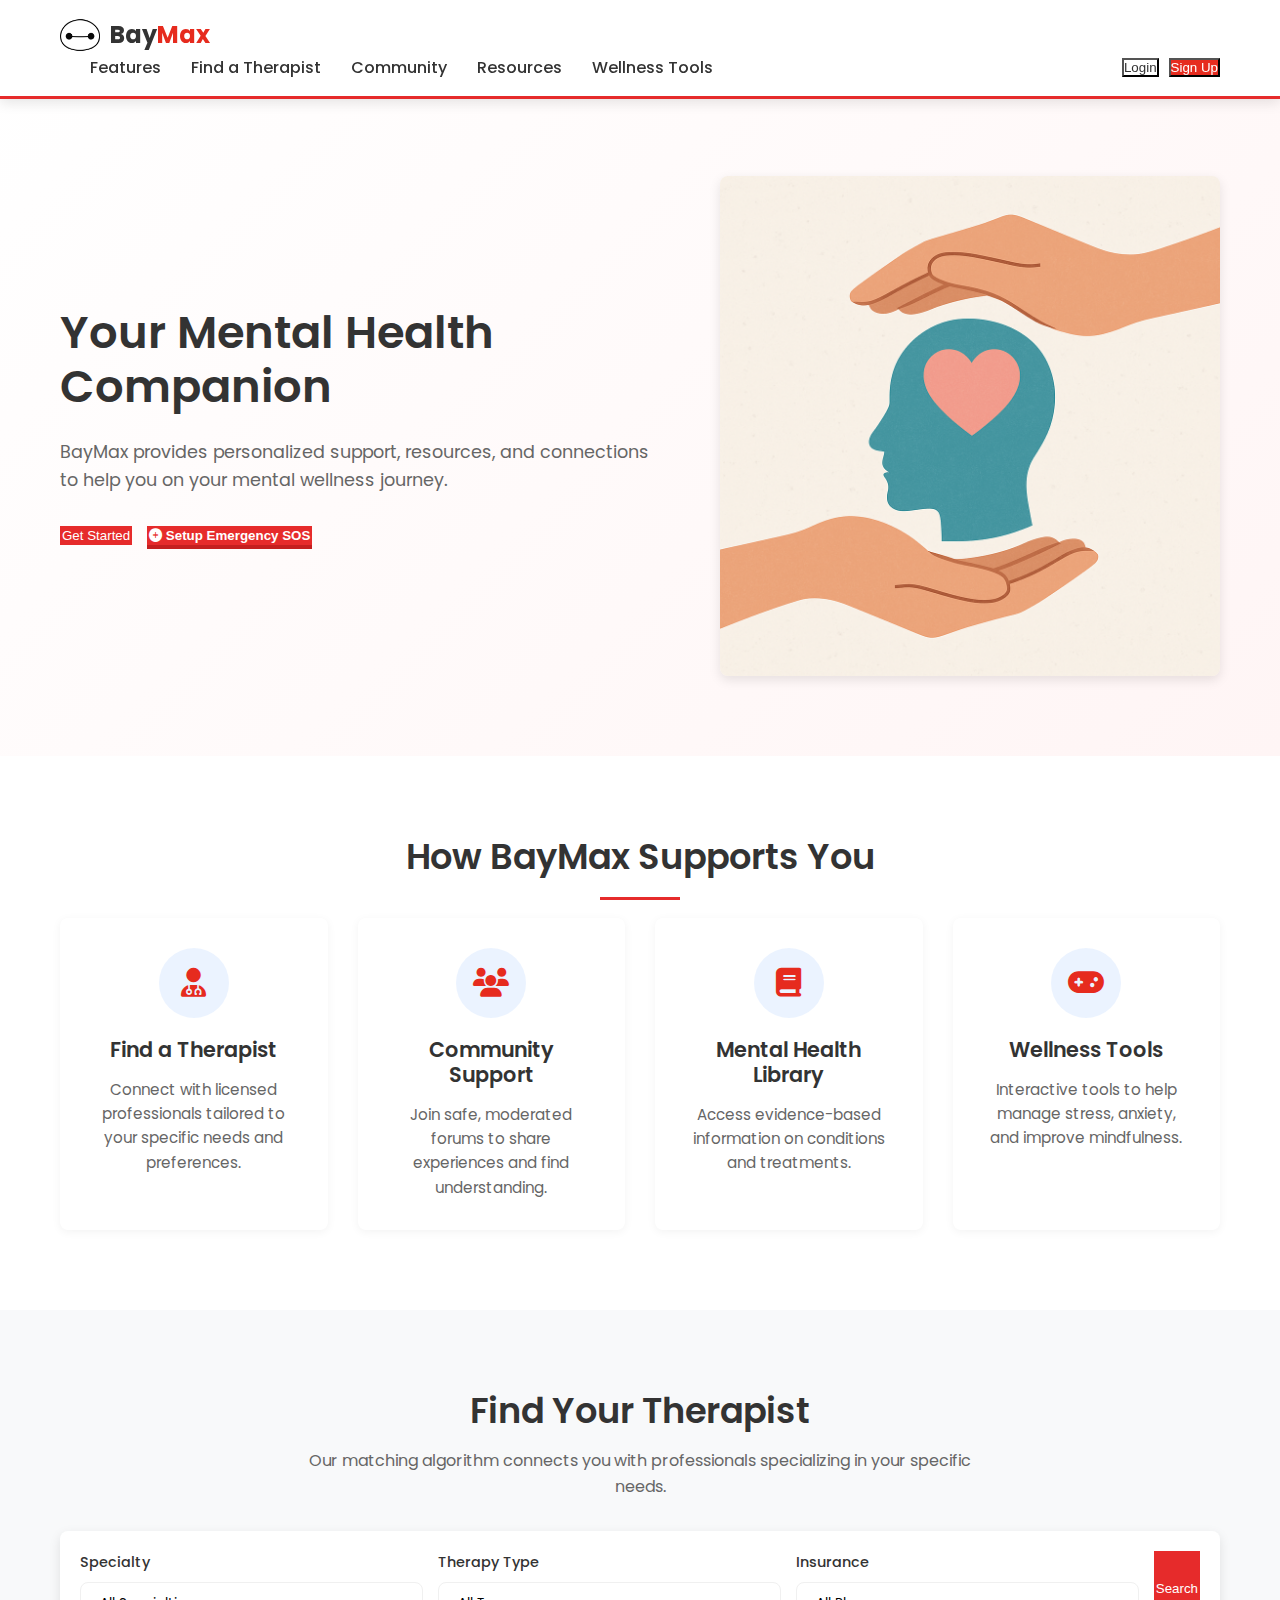
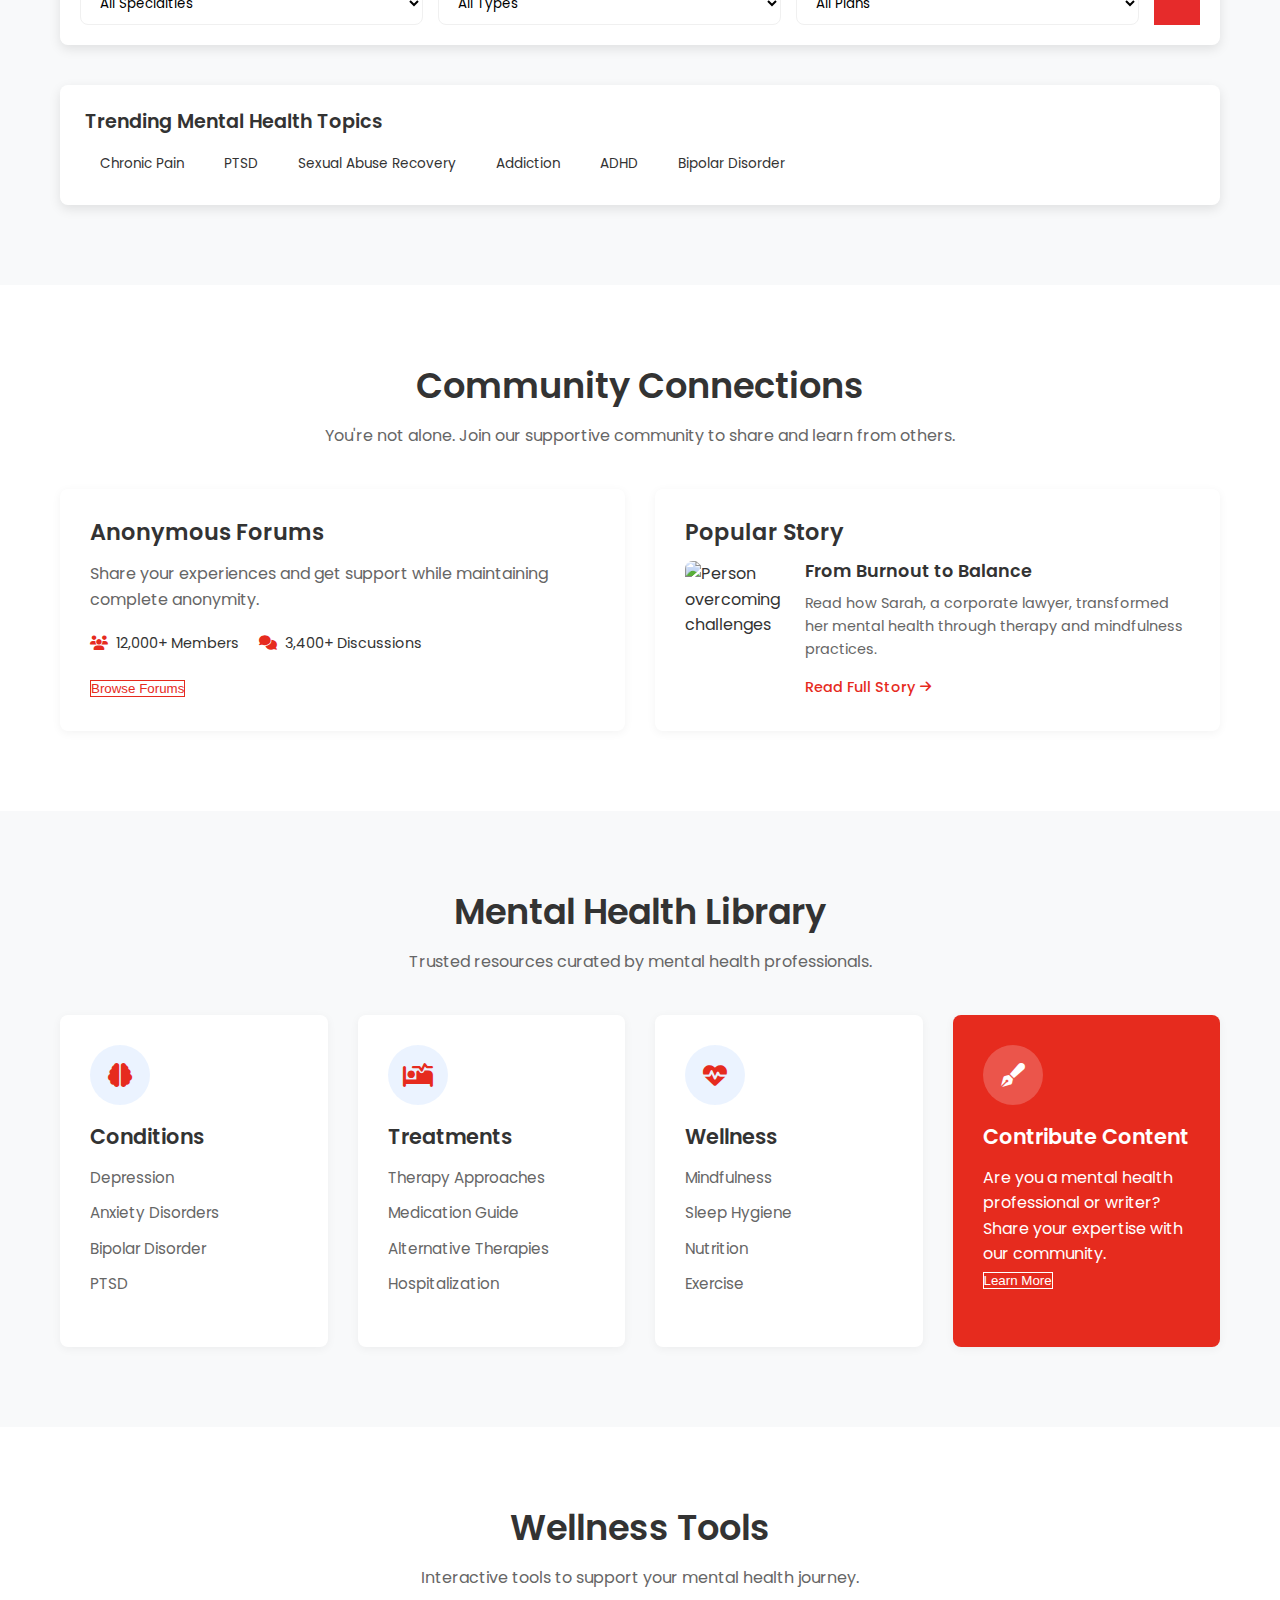
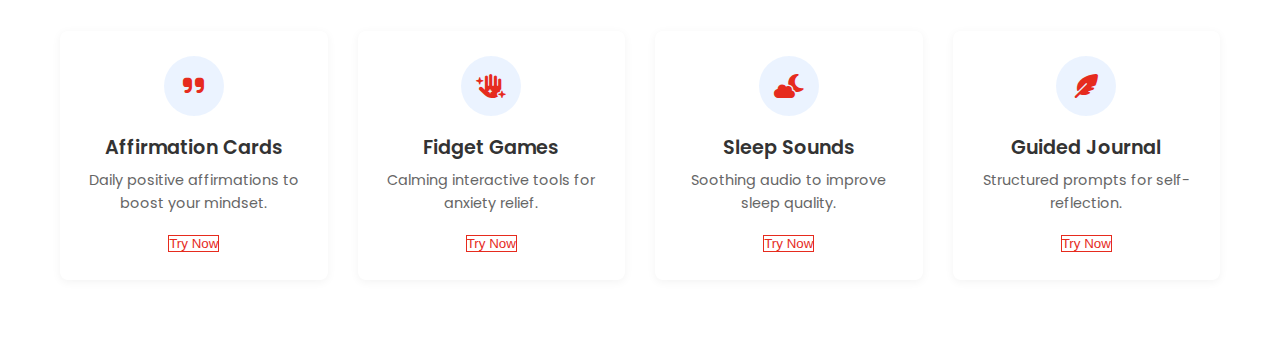
==== index.html @ 1fd4e2c2 "Added files via upload" ====
<!DOCTYPE html>
<html lang="en">
<head>
    <meta charset="UTF-8">
    <meta name="viewport" content="width=device-width, initial-scale=1.0">
    <title>BayMax | Mental Health Wellcare</title>
    <link rel="stylesheet" href="https://cdnjs.cloudflare.com/ajax/libs/font-awesome/6.4.0/css/all.min.css">
    <link href="https://fonts.googleapis.com/css2?family=Poppins:wght@300;400;500;600;700&family=Roboto:wght@300;400;500;700&display=swap" rel="stylesheet">
    <link rel="stylesheet" href="style.css">
    <link rel="icon" href="logo.jpg" type="image/png">
</head>
<body>
    <!-- Emergency SOS Modal -->
    <div id="sosModal" class="modal" style="display: none;">
        <div class="modal-content">
            <span class="close">&times;</span>
            <h2><i class="fas fa-exclamation-triangle"></i> Emergency SOS Setup</h2>
            <p>Set up your emergency contacts and information to get help when you need it most.</p>
            <form id="sosForm">
                <div class="form-group">
                    <label for="emergencyContact">Emergency Contact Number</label>
                    <input type="tel" id="emergencyContact" placeholder="+91 _____-_____" required>
                </div>
                <div class="form-group">
                    <label for="symptoms">Common Symptoms/Potential Issues</label>
                    <textarea id="symptoms" placeholder="Describe symptoms or issues emergency responders should know about"></textarea>
                </div>
                <div class="form-group checkbox-group">
                    <input type="checkbox" id="locationAccess">
                    <label for="locationAccess">Allow access to my location in emergencies</label>
                </div>
                <button type="submit" class="btn-save">Save Information</button>
            </form>
        </div>
    </div>

<!-- In your hero section where the SOS button is placed -->
<button class="btn-secondary" id="sosBtn">
    <i class="fas fa-plus-circle"></i> Setup Emergency SOS
    <span class="notification-badge">!</span>
</button>

    <!-- Header/Navigation -->
    <header>
        <div class="container">
            <div class="logo-container">
                <img src="logo.jpg" alt="BayMax Logo" class="logo">
                <h1>Bay<span>Max</span></h1>
            </div>
            <nav>
                <ul class="nav-links">
                    <li><a href="#features">Features</a></li>
                    <li><a href="#therapists">Find a Therapist</a></li>
                    <li><a href="#community">Community</a></li>
                    <li><a href="#library">Resources</a></li>
                    <li><a href="#wellness">Wellness Tools</a></li>
                </ul>
                <div class="auth-buttons">
                    <button class="btn-login">Login</button>
                    <button class="btn-signup">Sign Up</button>
                </div>
                <div class="mobile-menu-btn">
                    <i class="fas fa-bars"></i>
                </div>
            </nav>
        </div>
    </header>

    <!-- Hero Section -->
    <section class="hero">
        <div class="container">
            <div class="hero-content">
                <h2>Your Mental Health Companion</h2>
                <p>BayMax provides personalized support, resources, and connections to help you on your mental wellness journey.</p>
                <div class="hero-buttons">
                    <button class="btn-primary">Get Started</button>
                    <button class="btn-secondary" id="sosBtn"><i class="fas fa-plus-circle"></i> Setup Emergency SOS</button>
                </div>
            </div>
            <div class="hero-image">
                <img src="Care.png" alt="Mental health support">
            </div>
        </div>
    </section>

    <!-- Features Section -->
    <section class="features" id="features">
        <div class="container">
            <h2 class="section-title">How BayMax Supports You</h2>
            <div class="features-grid">
                <div class="feature-card">
                    <div class="feature-icon">
                        <i class="fas fa-user-md"></i>
                    </div>
                    <h3>Find a Therapist</h3>
                    <p>Connect with licensed professionals tailored to your specific needs and preferences.</p>
                </div>
                <div class="feature-card">
                    <div class="feature-icon">
                        <i class="fas fa-users"></i>
                    </div>
                    <h3>Community Support</h3>
                    <p>Join safe, moderated forums to share experiences and find understanding.</p>
                </div>
                <div class="feature-card">
                    <div class="feature-icon">
                        <i class="fas fa-book"></i>
                    </div>
                    <h3>Mental Health Library</h3>
                    <p>Access evidence-based information on conditions and treatments.</p>
                </div>
                <div class="feature-card">
                    <div class="feature-icon">
                        <i class="fas fa-gamepad"></i>
                    </div>
                    <h3>Wellness Tools</h3>
                    <p>Interactive tools to help manage stress, anxiety, and improve mindfulness.</p>
                </div>
            </div>
        </div>
    </section>

    <!-- Therapist Finder Section -->
    <section class="therapists" id="therapists">
        <div class="container">
            <div class="section-header">
                <h2 class="section-title">Find Your Therapist</h2>
                <p>Our matching algorithm connects you with professionals specializing in your specific needs.</p>
            </div>
            <div class="search-filters">
                <div class="filter-group">
                    <label for="specialty">Specialty</label>
                    <select id="specialty">
                        <option value="">All Specialties</option>
                        <option value="anxiety">Anxiety</option>
                        <option value="depression">Depression</option>
                        <option value="trauma">Trauma</option>
                        <option value="addiction">Addiction</option>
                        <option value="relationships">Relationships</option>
                    </select>
                </div>
                <div class="filter-group">
                    <label for="therapy-type">Therapy Type</label>
                    <select id="therapy-type">
                        <option value="">All Types</option>
                        <option value="cbt">Cognitive Behavioral</option>
                        <option value="psychodynamic">Psychodynamic</option>
                        <option value="humanistic">Humanistic</option>
                        <option value="dbt">Dialectical Behavior</option>
                    </select>
                </div>
                <div class="filter-group">
                    <label for="insurance">Insurance</label>
                    <select id="insurance">
                        <option value="">All Plans</option>
                        <option value="aetna">Aetna</option>
                        <option value="bluecross">Blue Cross</option>
                        <option value="medicare">Medicare</option>
                        <option value="selfpay">Self Pay</option>
                    </select>
                </div>
                <button class="btn-primary">Search</button>
            </div>
            <div class="trending-searches">
                <h3>Trending Mental Health Topics</h3>
                <div class="trending-tags">
                    <span class="tag">Chronic Pain</span>
                    <span class="tag">PTSD</span>
                    <span class="tag">Sexual Abuse Recovery</span>
                    <span class="tag">Addiction</span>
                    <span class="tag">ADHD</span>
                    <span class="tag">Bipolar Disorder</span>
                </div>
            </div>
        </div>
    </section>

    <!-- Community Section -->
    <section class="community" id="community">
        <div class="container">
            <div class="section-header">
                <h2 class="section-title">Community Connections</h2>
                <p>You're not alone. Join our supportive community to share and learn from others.</p>
            </div>
            <div class="community-grid">
                <div class="community-card forum-card">
                    <h3>Anonymous Forums</h3>
                    <p>Share your experiences and get support while maintaining complete anonymity.</p>
                    <div class="forum-stats">
                        <div class="stat">
                            <i class="fas fa-users"></i>
                            <span>12,000+ Members</span>
                        </div>
                        <div class="stat">
                            <i class="fas fa-comments"></i>
                            <span>3,400+ Discussions</span>
                        </div>
                    </div>
                    <button class="btn-outline">Browse Forums</button>
                </div>
                <div class="community-card story-card">
                    <h3>Popular Story</h3>
                    <div class="story-content">
                        <div class="story-image">
                            <img src="https://images.unsplash.com/photo-1549060279-7e168fcee0c2?ixlib=rb-4.0.3&ixid=M3wxMjA3fDB8MHxwaG90by1wYWdlfHx8fGVufDB8fHx8fA%3D%3D&auto=format&fit=crop&w=1470&q=80" alt="Person overcoming challenges">
                        </div>
                        <div class="story-text">
                            <h4>From Burnout to Balance</h4>
                            <p>Read how Sarah, a corporate lawyer, transformed her mental health through therapy and mindfulness practices.</p>
                            <a href="#" class="read-more">Read Full Story <i class="fas fa-arrow-right"></i></a>
                        </div>
                    </div>
                </div>
            </div>
        </div>
    </section>

    <!-- Library Section -->
    <section class="library" id="library">
        <div class="container">
            <div class="section-header">
                <h2 class="section-title">Mental Health Library</h2>
                <p>Trusted resources curated by mental health professionals.</p>
            </div>
            <div class="library-categories">
                <div class="category-card">
                    <div class="category-icon">
                        <i class="fas fa-brain"></i>
                    </div>
                    <h3>Conditions</h3>
                    <ul>
                        <li><a href="#">Depression</a></li>
                        <li><a href="#">Anxiety Disorders</a></li>
                        <li><a href="#">Bipolar Disorder</a></li>
                        <li><a href="#">PTSD</a></li>
                    </ul>
                </div>
                <div class="category-card">
                    <div class="category-icon">
                        <i class="fas fa-procedures"></i>
                    </div>
                    <h3>Treatments</h3>
                    <ul>
                        <li><a href="#">Therapy Approaches</a></li>
                        <li><a href="#">Medication Guide</a></li>
                        <li><a href="#">Alternative Therapies</a></li>
                        <li><a href="#">Hospitalization</a></li>
                    </ul>
                </div>
                <div class="category-card">
                    <div class="category-icon">
                        <i class="fas fa-heartbeat"></i>
                    </div>
                    <h3>Wellness</h3>
                    <ul>
                        <li><a href="#">Mindfulness</a></li>
                        <li><a href="#">Sleep Hygiene</a></li>
                        <li><a href="#">Nutrition</a></li>
                        <li><a href="#">Exercise</a></li>
                    </ul>
                </div>
                <div class="category-card contribute-card">
                    <div class="category-icon">
                        <i class="fas fa-pen-fancy"></i>
                    </div>
                    <h3>Contribute Content</h3>
                    <p>Are you a mental health professional or writer? Share your expertise with our community.</p>
                    <button class="btn-outline">Learn More</button>
                </div>
            </div>
        </div>
    </section>

    <!-- Wellness Tools Section -->
    <section class="wellness" id="wellness">
        <div class="container">
            <div class="section-header">
                <h2 class="section-title">Wellness Tools</h2>
                <p>Interactive tools to support your mental health journey.</p>
            </div>
            <div class="tools-grid">
                <div class="tool-card">
                    <div class="tool-icon">
                        <i class="fas fa-quote-right"></i>
                    </div>
                    <h3>Affirmation Cards</h3>
                    <p>Daily positive affirmations to boost your mindset.</p>
                    <button class="btn-outline">Try Now</button>
                </div>
                <div class="tool-card">
                    <div class="tool-icon">
                        <i class="fas fa-hand-sparkles"></i>
                    </div>
                    <h3>Fidget Games</h3>
                    <p>Calming interactive tools for anxiety relief.</p>
                    <button class="btn-outline">Try Now</button>
                </div>
                <div class="tool-card">
                    <div class="tool-icon">
                        <i class="fas fa-cloud-moon"></i>
                    </div>
                    <h3>Sleep Sounds</h3>
                    <p>Soothing audio to improve sleep quality.</p>
                    <button class="btn-outline">Try Now</button>
                </div>
                <div class="tool-card">
                    <div class="tool-icon">
                        <i class="fas fa-feather-alt"></i>
                    </div>
                    <h3>Guided Journal</h3>
                    <p>Structured prompts for self-reflection.</p>
                    <button class="btn-outline">Try Now</button>
                </div>
            </div>
        </div>
    </section>
    <script src="script.js"></script>
</body>
</html>
---- style.css ----
/* Base Styles */
:root {
    --primary-red: #e62b2b; /* BayMax primary red */
    --dark-red: #c41f1f;    /* 20% darker */
    --light-red: #ff6b6b;   /* 20% lighter */
    --pale-red: #ffebee;
    --primary-color: #e62b1e; /* BayMax red */
    --primary-dark: #c2251a;
    --secondary-color: #f8f8f8; /* Light gray/white */
    --accent-color: #e62b1e;
    --light-color: #ffffff;
    --dark-color: #333333;
    --gray-color: #666666;
    --light-gray: #f0f0f0;
    --success-color: #28a745;
    --warning-color: #ffc107;
    --danger-color: #dc3545;
    --border-radius: 8px;
    --box-shadow: 0 4px 12px rgba(0, 0, 0, 0.1);
    --transition: all 0.3s ease;
      
}

* {
    margin: 0;
    padding: 0;
    box-sizing: border-box;
}

body {
    font-family: 'Poppins', sans-serif;
    color: var(--dark-color);
    line-height: 1.6;
    background-color: #f5f7ff;
}

h1, h2, h3, h4 {
    font-weight: 600;
    line-height: 1.2;
}

a {
    text-decoration: none;
    color: inherit;
}

ul {
    list-style: none;
}

img {
    max-width: 100%;
    height: auto;
}

.container {
    width: 100%;
    max-width: 1200px;
    margin: 0 auto;
    padding: 0 20px;
}

.btn {
    display: inline-block;
    padding: 10px 20px;
    border-radius: var(--border-radius);
    font-weight: 500;
    cursor: pointer;
    transition: var(--transition);
    border: none;
    text-align: center;
}

.btn-primary {
    background-color: var(--primary-red);
    border: 2px solid var(--primary-red);
    color: white;
}

.btn-primary:hover {
    background-color: var(--primary-dark);
    transform: translateY(-2px);
}

.btn-secondary {
    background-color: white;
    color: var(--primary-red);
    border: 2px solid var(--primary-red);
}

.btn-secondary:hover {
    background-color: var(--primary-red);
    color: white;
    transform: translateY(-2px);
}

.btn-outline {
    background-color: transparent;
    border: 1px solid var(--primary-color);
    color: var(--primary-color);
}

.btn-outline:hover {
    background-color: var(--primary-color);
    color: white;
}

.btn-login {
    background-color: transparent;
    color: var(--dark-color);
    margin-right: 10px;
}

.btn-login:hover {
    color: var(--primary-color);
}

.btn-signup {
    background-color: var(--primary-color);
    color: white;
}

.btn-signup:hover {
    background-color: var(--primary-dark);
}

.section-title {
    font-size: 2.2rem;
    margin-bottom: 1rem;
    color: var(--dark-color);
    text-align: center;
}

.section-title::after {
    content: '';
    position: absolute;
    bottom: 0;
    left: 50%;
    transform: translateX(-50%);
    width: 80px;
    height: 3px;
    background-color: var(--primary-red);
}

.section-header p {
    text-align: center;
    max-width: 700px;
    margin: 0 auto 2rem;
    color: var(--gray-color);
}

/* Header Styles */
header {
    background-color: white;
    border-bottom: 3px solid var(--primary-red);
    box-shadow: var(--box-shadow);
    position: fixed;
    width: 100%;
    top: 0;
    z-index: 1000;
    padding: 15px 0;
}

.logo-container {
    display: flex;
    align-items: center;
}

.logo {
    width: 40px;
    height: 40px;
    margin-right: 10px;
}

header h1 {
    font-size: 1.5rem;
    font-weight: 700;
}

header h1 span {
    color: var(--primary-color);
}

nav {
    display: flex;
    justify-content: space-between;
    align-items: center;
}

.nav-links {
    display: flex;
}

.nav-links li {
    margin-left: 30px;
}

.nav-links a {
    font-weight: 500;
    transition: var(--transition);
}

.nav-links a:hover {
    color: var(--primary-red);
    border-bottom: 2px solid var(--primary-red);
    padding-bottom: 5px;
}

.auth-buttons {
    display: flex;
    align-items: center;
}

.mobile-menu-btn {
    display: none;
    font-size: 1.5rem;
    cursor: pointer;
}

/* Hero Section */
.hero {
    padding: 150px 0 80px;
    background: linear-gradient(135deg, var(--light-color) 0%, #fff5f5 100%);
}

.hero .container {
    display: flex;
    align-items: center;
    justify-content: space-between;
}

.hero-content {
    flex: 1;
    max-width: 600px;
}

.hero-content h2 {
    font-size: 2.8rem;
    margin-bottom: 1.5rem;
    color: var(--dark-color);
}

.hero-content p {
    font-size: 1.1rem;
    margin-bottom: 2rem;
    color: var(--gray-color);
}

.hero-buttons {
    display: flex;
    gap: 15px;
}

.hero-image {
    flex: 1;
    max-width: 500px;
    border-radius: var(--border-radius);
    overflow: hidden;
    box-shadow: var(--box-shadow);
}

.hero-image img {
    width: 100%;
    height: auto;
    display: block;
}

/* Features Section */
.features {
    padding: 80px 0;
    background-color: white;
}

.features-grid {
    display: grid;
    grid-template-columns: repeat(auto-fit, minmax(250px, 1fr));
    gap: 30px;
    margin-top: 40px;
}

.feature-card {
    background-color: var(--light-color);
    border-radius: var(--border-radius);
    padding: 30px;
    text-align: center;
    transition: var(--transition);
    box-shadow: 0 2px 10px rgba(0, 0, 0, 0.05);
}

.feature-card:hover {
    transform: translateY(-10px);
    box-shadow: 0 10px 20px rgba(0, 0, 0, 0.1);
    border-top: 3px solid var(--primary-red);
}

.feature-icon {
    width: 70px;
    height: 70px;
    background-color: rgba(58, 134, 255, 0.1);
    border-radius: 50%;
    display: flex;
    align-items: center;
    justify-content: center;
    margin: 0 auto 20px;
    color: var(--primary-color);
    font-size: 1.8rem;
}

.feature-card h3 {
    font-size: 1.3rem;
    margin-bottom: 15px;
}

.feature-card p {
    color: var(--gray-color);
    font-size: 0.95rem;
}

/* Therapist Section */
.therapists {
    padding: 80px 0;
    background-color: #f8f9fa;
}

.search-filters {
    display: flex;
    flex-wrap: wrap;
    gap: 15px;
    margin-bottom: 40px;
    background-color: white;
    padding: 20px;
    border-radius: var(--border-radius);
    box-shadow: var(--box-shadow);
}

.filter-group {
    flex: 1;
    min-width: 200px;
}

.filter-group label {
    display: block;
    margin-bottom: 8px;
    font-weight: 500;
    font-size: 0.9rem;
}

.filter-group select {
    width: 100%;
    padding: 10px 15px;
    border-radius: var(--border-radius);
    border: 1px solid var(--light-gray);
    font-family: inherit;
    background-color: white;
}

.trending-searches {
    background-color: white;
    padding: 25px;
    border-radius: var(--border-radius);
    box-shadow: var(--box-shadow);
}

.trending-searches h3 {
    margin-bottom: 15px;
    font-size: 1.2rem;
}

.trending-tags {
    display: flex;
    flex-wrap: wrap;
    gap: 10px;
}

.tag {
    background-color: var(--light-color);
    padding: 5px 15px;
    border-radius: 20px;
    font-size: 0.85rem;
    transition: var(--transition);
    cursor: pointer;
}

.tag:hover {
    background-color: var(--primary-color);
    color: white;
}

/* Community Section */
.community {
    padding: 80px 0;
    background-color: white;
}

.community-grid {
    display: grid;
    grid-template-columns: repeat(auto-fit, minmax(300px, 1fr));
    gap: 30px;
    margin-top: 40px;
}

.community-card {
    background-color: var(--light-color);
    border-radius: var(--border-radius);
    padding: 30px;
    transition: var(--transition);
    box-shadow: 0 2px 10px rgba(0, 0, 0, 0.05);
}

.community-card:hover {
    transform: translateY(-5px);
    box-shadow: 0 10px 20px rgba(0, 0, 0, 0.1);
}

.community-card h3 {
    font-size: 1.4rem;
    margin-bottom: 15px;
}

.community-card p {
    color: var(--gray-color);
    margin-bottom: 20px;
}

.forum-stats {
    display: flex;
    gap: 20px;
    margin-bottom: 20px;
}

.stat {
    display: flex;
    align-items: center;
    gap: 8px;
    font-size: 0.9rem;
}

.stat i {
    color: var(--primary-color);
}

.story-content {
    display: flex;
    gap: 20px;
}

.story-image {
    width: 100px;
    height: 100px;
    border-radius: var(--border-radius);
    overflow: hidden;
    flex-shrink: 0;
}

.story-image img {
    width: 100%;
    height: 100%;
    object-fit: cover;
}

.story-text h4 {
    margin-bottom: 10px;
    font-size: 1.1rem;
}

.story-text p {
    font-size: 0.9rem;
    margin-bottom: 15px;
}

.read-more {
    display: flex;
    align-items: center;
    gap: 5px;
    font-size: 0.9rem;
    color: var(--primary-color);
    font-weight: 500;
}

.read-more i {
    font-size: 0.8rem;
    transition: var(--transition);
}

.read-more:hover i {
    transform: translateX(3px);
}

/* Library Section */
.library {
    padding: 80px 0;
    background-color: #f8f9fa;
}

.library-categories {
    display: grid;
    grid-template-columns: repeat(auto-fit, minmax(250px, 1fr));
    gap: 30px;
    margin-top: 40px;
}

.category-card {
    background-color: white;
    border-radius: var(--border-radius);
    padding: 30px;
    transition: var(--transition);
    box-shadow: 0 2px 10px rgba(0, 0, 0, 0.05);
}

.category-card:hover {
    transform: translateY(-5px);
    box-shadow: 0 10px 20px rgba(0, 0, 0, 0.1);
}

.category-icon {
    width: 60px;
    height: 60px;
    background-color: rgba(58, 134, 255, 0.1);
    border-radius: 50%;
    display: flex;
    align-items: center;
    justify-content: center;
    margin-bottom: 20px;
    color: var(--primary-color);
    font-size: 1.5rem;
}

.category-card h3 {
    font-size: 1.3rem;
    margin-bottom: 15px;
}

.category-card ul {
    margin-bottom: 20px;
}

.category-card li {
    margin-bottom: 10px;
}

.category-card a {
    color: var(--gray-color);
    transition: var(--transition);
    font-size: 0.95rem;
}

.category-card a:hover {
    color: var(--primary-color);
    padding-left: 5px;
}

.contribute-card {
    background-color: var(--primary-color);
    color: white;
}

.contribute-card .category-icon {
    background-color: rgba(255, 255, 255, 0.2);
    color: white;
}

.contribute-card h3,
.contribute-card p {
    color: white;
}

.contribute-card .btn-outline {
    border-color: white;
    color: white;
}

.contribute-card .btn-outline:hover {
    background-color: white;
    color: var(--primary-color);
}

/* Wellness Tools Section */
.wellness {
    padding: 80px 0;
    background-color: white;
}

.tools-grid {
    display: grid;
    grid-template-columns: repeat(auto-fit, minmax(200px, 1fr));
    gap: 30px;
    margin-top: 40px;
}

.tool-card {
    background-color: var(--light-color);
    border-radius: var(--border-radius);
    padding: 25px;
    text-align: center;
    transition: var(--transition);
    box-shadow: 0 2px 10px rgba(0, 0, 0, 0.05);
}

.tool-card:hover {
    transform: translateY(-5px);
    box-shadow: 0 10px 20px rgba(0, 0, 0, 0.1);
}

.tool-icon {
    width: 60px;
    height: 60px;
    background-color: rgba(58, 134, 255, 0.1);
    border-radius: 50%;
    display: flex;
    align-items: center;
    justify-content: center;
    margin: 0 auto 20px;
    color: var(--primary-color);
    font-size: 1.5rem;
}

.tool-card h3 {
    font-size: 1.2rem;
    margin-bottom: 10px;
}

.tool-card p {
    color: var(--gray-color);
    font-size: 0.9rem;
    margin-bottom: 15px;
}

/* Newsletter Section */
.newsletter {
    padding: 60px 0;
    background-color: var(--primary-color);
    color: white;
    text-align: center;
}

.newsletter h2 {
    font-size: 2rem;
    margin-bottom: 1rem;
}

.newsletter p {
    max-width: 600px;
    margin: 0 auto 2rem;
    opacity: 0.9;
}

.newsletter-form {
    display: flex;
    max-width: 500px;
    margin: 0 auto;
}

.newsletter-form input {
    flex: 1;
    padding: 12px 15px;
    border-radius: var(--border-radius) 0 0 var(--border-radius);
    border: none;
    font-family: inherit;
}

.newsletter-form button {
    border-radius: 0 var(--border-radius) var(--border-radius) 0;
    padding: 12px 25px;
}

/* Footer */
footer {
    background-color: var(--dark-color);
    color: white;
    padding: 60px 0 0;
    border-top: 5px solid var(--primary-red);
}

.footer-grid {
    display: grid;
    grid-template-columns: repeat(auto-fit, minmax(200px, 1fr));
    gap: 40px;
    margin-bottom: 40px;
}

.footer-about h3 {
    font-size: 1.5rem;
    margin-bottom: 15px;
}

.footer-about h3 span {
    color: var(--primary-color);
}

.footer-about p {
    opacity: 0.8;
    margin-bottom: 20px;
    font-size: 0.95rem;
}

.social-links {
    display: flex;
    gap: 15px;
}

.social-links a {
    width: 35px;
    height: 35px;
    background-color: rgba(255, 255, 255, 0.1);
    border-radius: 50%;
    display: flex;
    align-items: center;
    justify-content: center;
    transition: var(--transition);
}

.social-links a:hover {
    background-color: var(--primary-color);
    transform: translateY(-3px);
}

.footer-links h4 {
    font-size: 1.2rem;
    margin-bottom: 20px;
    position: relative;
    padding-bottom: 10px;
}

.footer-links h4::after {
    content: '';
    position: absolute;
    left: 0;
    bottom: 0;
    width: 40px;
    height: 2px;
    background-color: var(--primary-red);
}

.footer-links li {
    margin-bottom: 10px;
}

.footer-links a {
    opacity: 0.8;
    font-size: 0.95rem;
    transition: var(--transition);
}

.footer-links a:hover {
    opacity: 1;
    color: var(--primary-color);
    padding-left: 5px;
}

.footer-contact li {
    display: flex;
    align-items: center;
    gap: 10px;
    margin-bottom: 15px;
    font-size: 0.95rem;
    opacity: 0.8;
}

.footer-contact i {
    color: var(--primary-color);
    width: 20px;
}

.footer-bottom {
    border-top: 1px solid rgba(255, 255, 255, 0.1);
    padding: 20px 0;
    text-align: center;
    font-size: 0.9rem;
    opacity: 0.7;
}

.footer-legal {
    display: flex;
    justify-content: center;
    gap: 20px;
    margin-top: 10px;
}

.footer-legal a {
    transition: var(--transition);
}

.footer-legal a:hover {
    color: var(--primary-color);
}

/* Modal Styles */
.modal {
    display: none;
    position: fixed;
    z-index: 2000;
    left: 0;
    top: 0;
    width: 100%;
    height: 100%;
    background-color: rgba(0, 0, 0, 0.5);
    overflow: auto;
}

.modal-content {
    background-color: var(--light-color);
    margin: 10% auto;
    padding: 30px;
    border-radius: var(--border-radius);
    width: 90%;
    max-width: 500px;
    box-shadow: 0 5px 30px rgba(0, 0, 0, 0.3);
    position: relative;
    animation: modalopen 0.4s;
}

@keyframes modalopen {
    from {
        opacity: 0;
        transform: translateY(-50px);
    }
    to {
        opacity: 1;
        transform: translateY(0);
    }
}

.close {
    position: absolute;
    right: 20px;
    top: 20px;
    font-size: 1.5rem;
    cursor: pointer;
    color: var(--gray-color);
    transition: var(--transition);
}

.close:hover {
    color: var(--dark-color);
}

.modal h2 {
    margin-bottom: 20px;
    display: flex;
    align-items: center;
    gap: 10px;
}

.modal h2 i {
    color: var(--primary-color);
}

.modal p {
    margin-bottom: 25px;
    color: var(--gray-color);
}

.form-group {
    margin-bottom: 20px;
}

.form-group label {
    display: block;
    margin-bottom: 8px;
    font-weight: 500;
}

.form-group input,
.form-group textarea,
.form-group select {
    width: 100%;
    padding: 10px 15px;
    border-radius: var(--border-radius);
    border: 1px solid var(--light-gray);
    font-family: inherit;
}

.form-group textarea {
    min-height: 100px;
    resize: vertical;
}

.checkbox-group {
    display: flex;
    align-items: center;
}

.checkbox-group input {
    width: auto;
    margin-right: 10px;
}

.checkbox-group label {
    margin-bottom: 0;
    font-weight: normal;
}

.btn-save {
    background-color: var(--accent-color);
    color: white;
    width: 100%;
    padding: 12px;
    font-weight: 500;
    margin-top: 10px;
}

.btn-save:hover {
    background-color: #d8005e;
}

/* Responsive Styles */
@media (max-width: 992px) {
    .hero .container {
        flex-direction: column;
        text-align: center;
    }

    .hero-content {
        margin-bottom: 40px;
        max-width: 100%;
    }

    .hero-buttons {
        justify-content: center;
    }

    .hero-image {
        max-width: 100%;
    }
}

@media (max-width: 768px) {
    .nav-links {
        display: none;
    }

    .auth-buttons {
        display: none;
    }

    .mobile-menu-btn {
        display: block;
    }

    .hero {
        padding: 120px 0 60px;
    }

    .hero-content h2 {
        font-size: 2.2rem;
    }

    .section-title {
        font-size: 1.8rem;
        position: relative;
        padding-bottom: 15px;
    }

    .story-content {
        flex-direction: column;
    }

    .story-image {
        width: 100%;
        height: 200px;
        margin-bottom: 15px;
    }
}

@media (max-width: 576px) {
    .hero-content h2 {
        font-size: 1.8rem;
    }

    .hero-buttons {
        flex-direction: column;
    }

    .search-filters {
        flex-direction: column;
    }

    .newsletter-form {
        flex-direction: column;
    }

    .newsletter-form input,
    .newsletter-form button {
        border-radius: var(--border-radius);
        width: 100%;
    }

    .newsletter-form button {
        margin-top: 10px;
    }
}


/* SOS Button Styles */
.btn-sos {
    display: inline-flex;
    align-items: center;
    gap: 8px;
    padding: 12px 24px;
    border-radius: var(--border-radius);
}

#sosBtn {
    background-color: var(--primary-red);
    color: white;
    font-weight: 600;
    box-shadow: 0 4px 0 var(--dark-red);
    position: relative;
}

#sosBtn:hover {
    transform: translateY(2px);
    box-shadow: 0 2px 0 var(--dark-red);
}

input:focus, textarea:focus, select:focus {
    border-color: var(--primary-red);
    box-shadow: 0 0 0 2px rgba(230, 43, 43, 0.2);
}

.notification-badge {
    position: absolute;
    top: -8px;
    right: -8px;
    width: 20px;
    height: 20px;
    border-radius: 50%;
    background-color: var(--primary-red);
    color: white;
    font-size: 12px;
    display: flex;
    align-items: center;
    justify-content: center;
    font-weight: bold;
}

/* Red accent bar */
.red-accent-bar {
    position: absolute;
    top: 0;
    left: 0;
    width: 100%;
    height: 5px;
    background-color: var(--primary-red);
}
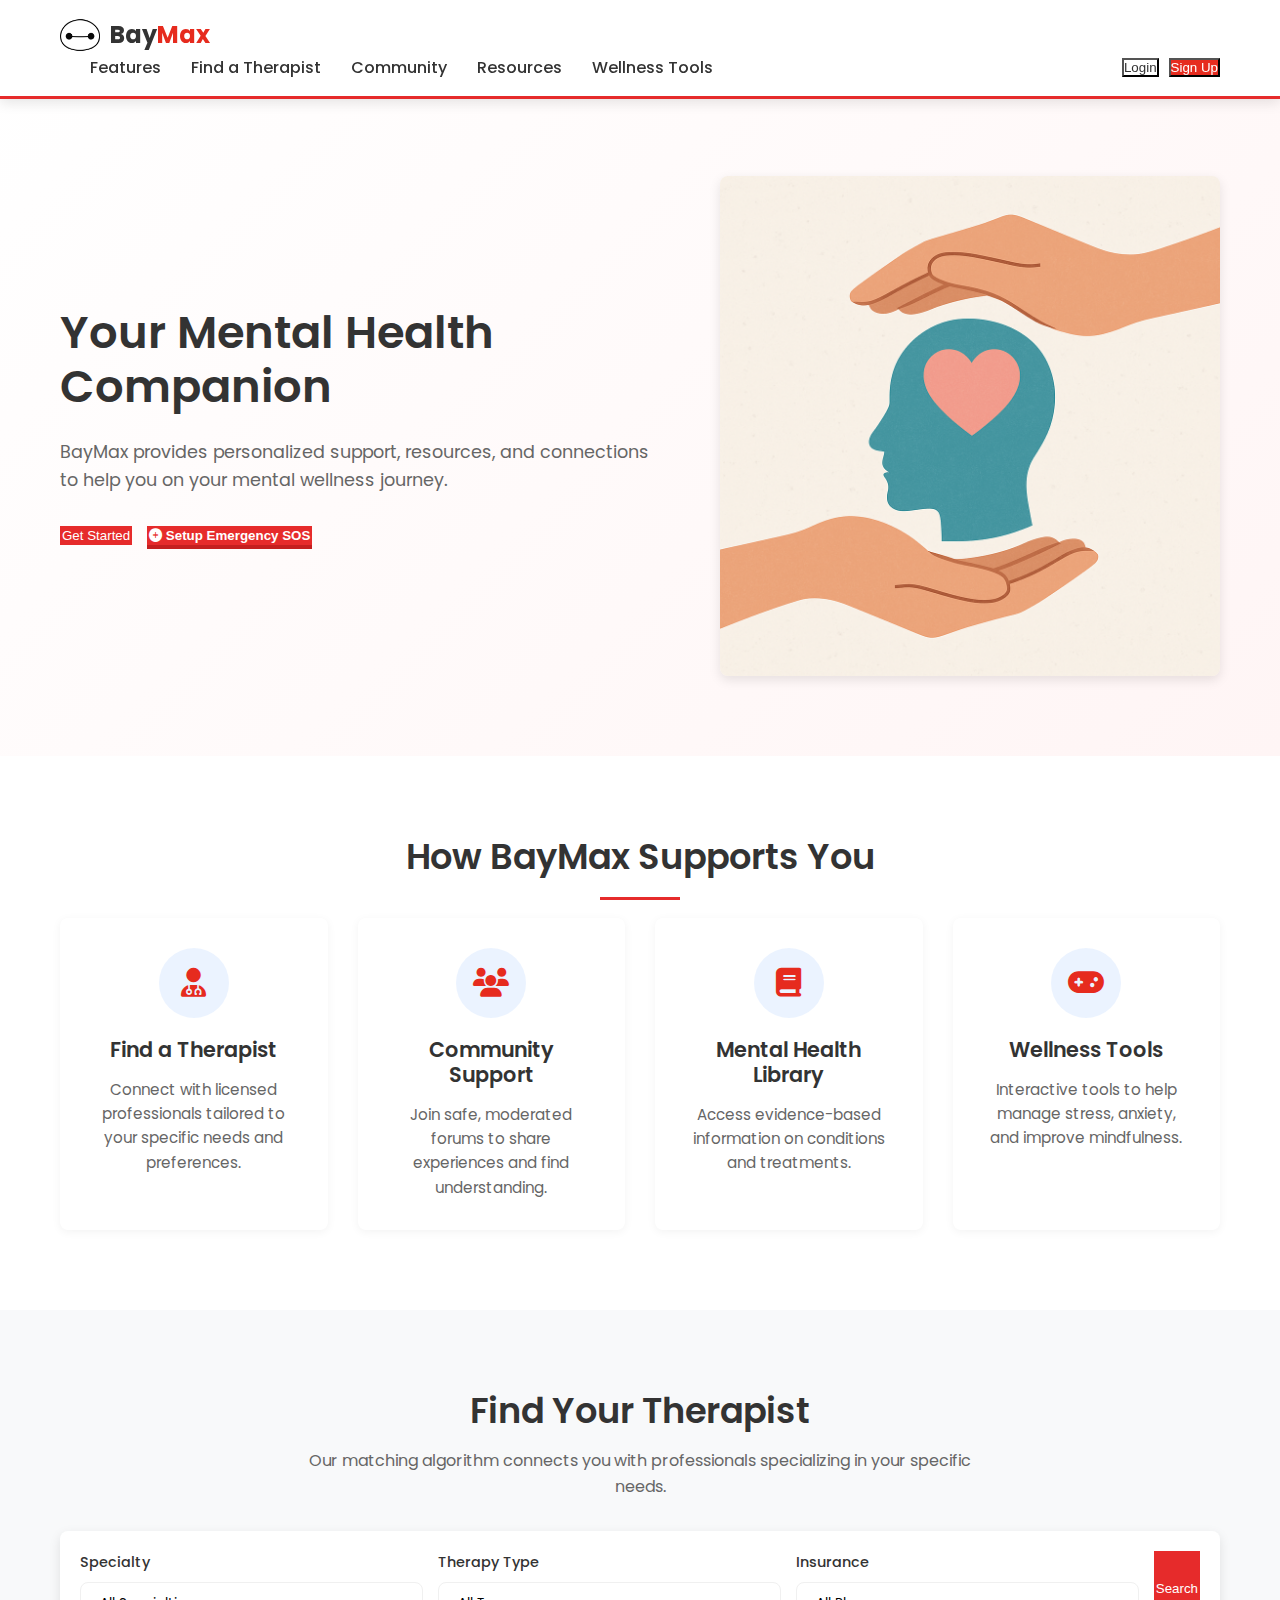
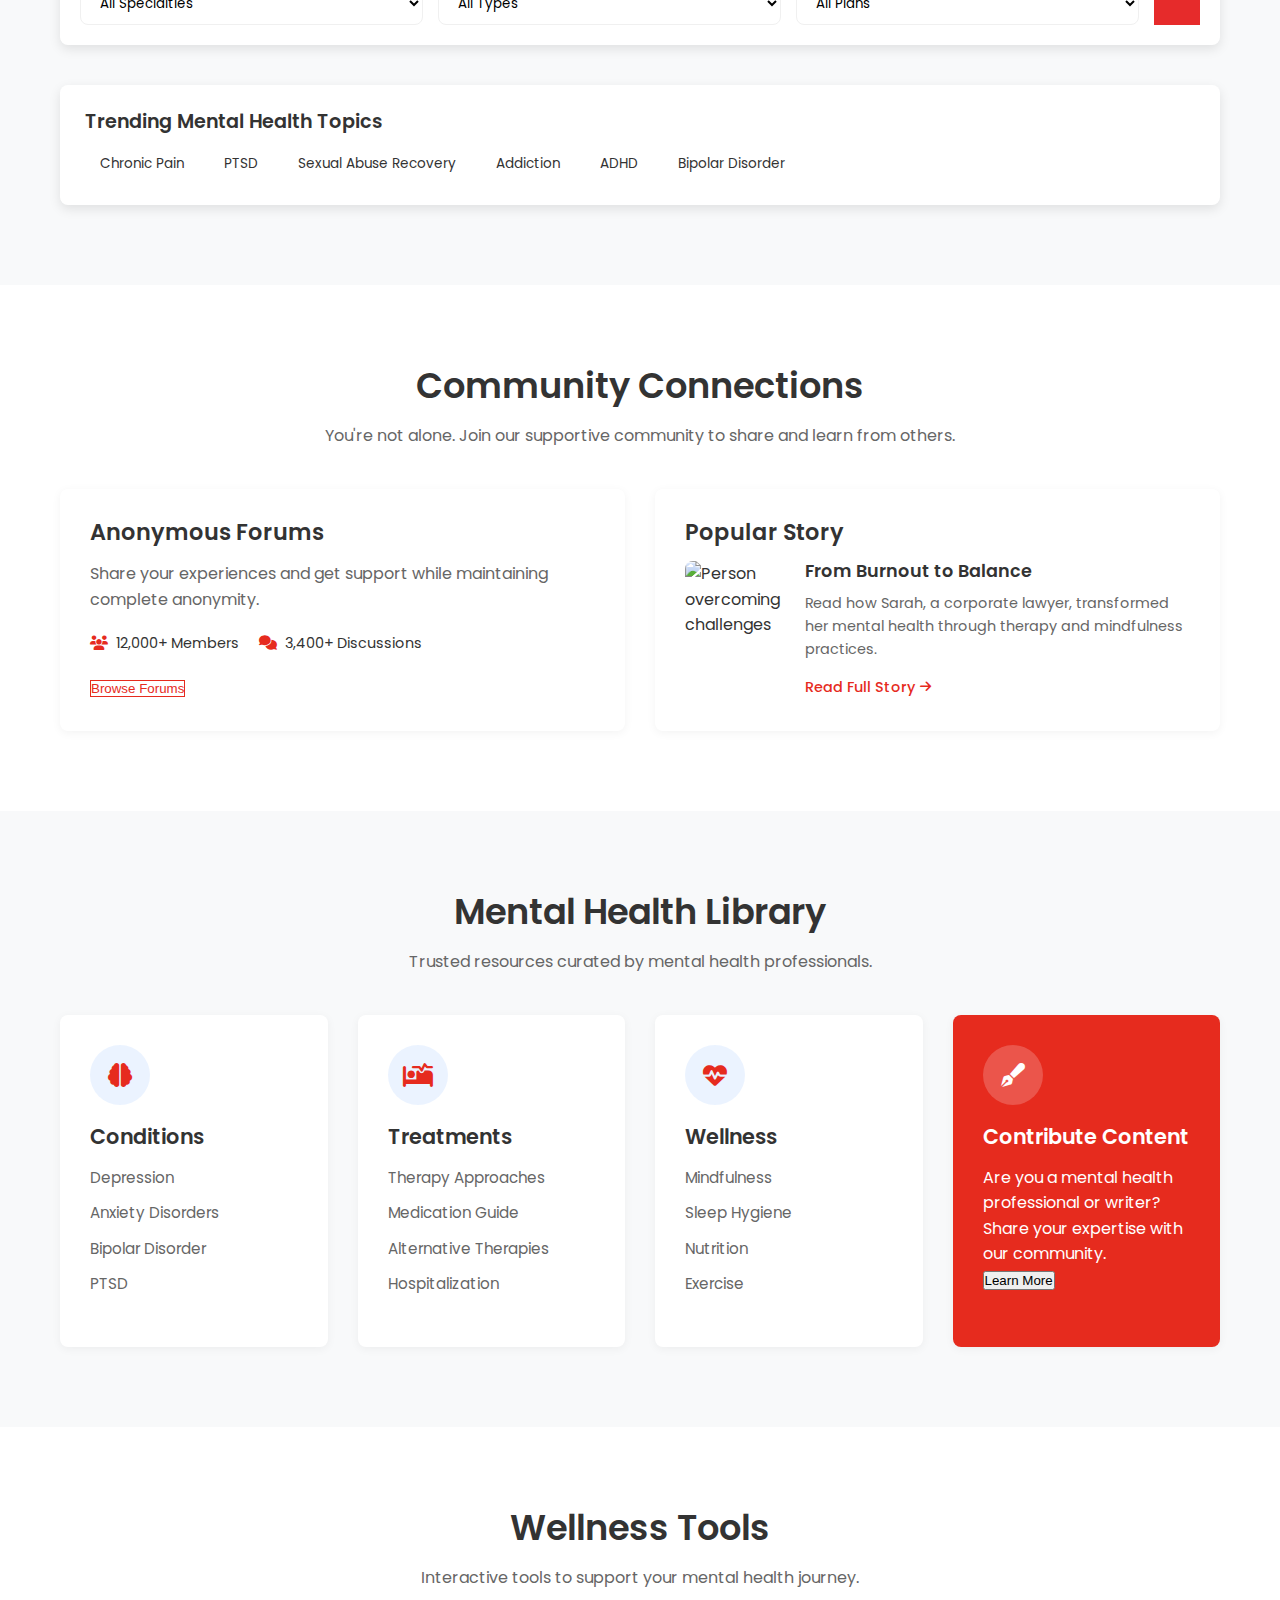
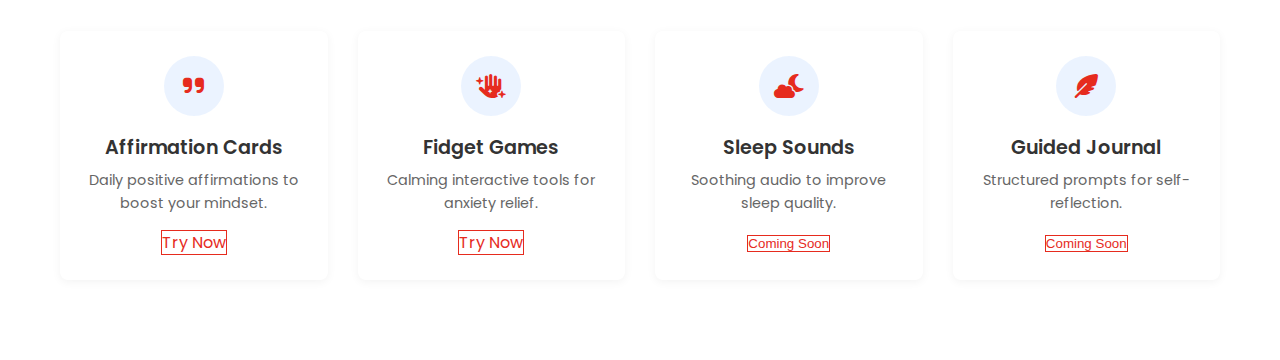
==== commit a84b7259: "Update index.html" ====
--- a/index.html
+++ b/index.html
@@ -265,7 +265,7 @@
                     </div>
                     <h3>Contribute Content</h3>
                     <p>Are you a mental health professional or writer? Share your expertise with our community.</p>
-                    <button class="btn-outline">Learn More</button>
+                    <button class="btn-outline2">Learn More</button>
                 </div>
             </div>
         </div>
@@ -285,7 +285,7 @@
                     </div>
                     <h3>Affirmation Cards</h3>
                     <p>Daily positive affirmations to boost your mindset.</p>
-                    <button class="btn-outline">Try Now</button>
+                    <a href="affirmations.html" class="btn-outline">Try Now</a>
                 </div>
                 <div class="tool-card">
                     <div class="tool-icon">
@@ -293,7 +293,7 @@
                     </div>
                     <h3>Fidget Games</h3>
                     <p>Calming interactive tools for anxiety relief.</p>
-                    <button class="btn-outline">Try Now</button>
+                    <a href="fidget-toys.html" class="btn-outline">Try Now</a>
                 </div>
                 <div class="tool-card">
                     <div class="tool-icon">
@@ -301,7 +301,7 @@
                     </div>
                     <h3>Sleep Sounds</h3>
                     <p>Soothing audio to improve sleep quality.</p>
-                    <button class="btn-outline">Try Now</button>
+                    <button class="btn-outline">Coming Soon</button>
                 </div>
                 <div class="tool-card">
                     <div class="tool-icon">
@@ -309,11 +309,11 @@
                     </div>
                     <h3>Guided Journal</h3>
                     <p>Structured prompts for self-reflection.</p>
-                    <button class="btn-outline">Try Now</button>
+                    <button class="btn-outline">Coming Soon</button>
                 </div>
             </div>
         </div>
     </section>
     <script src="script.js"></script>
 </body>
-</html>+</html>
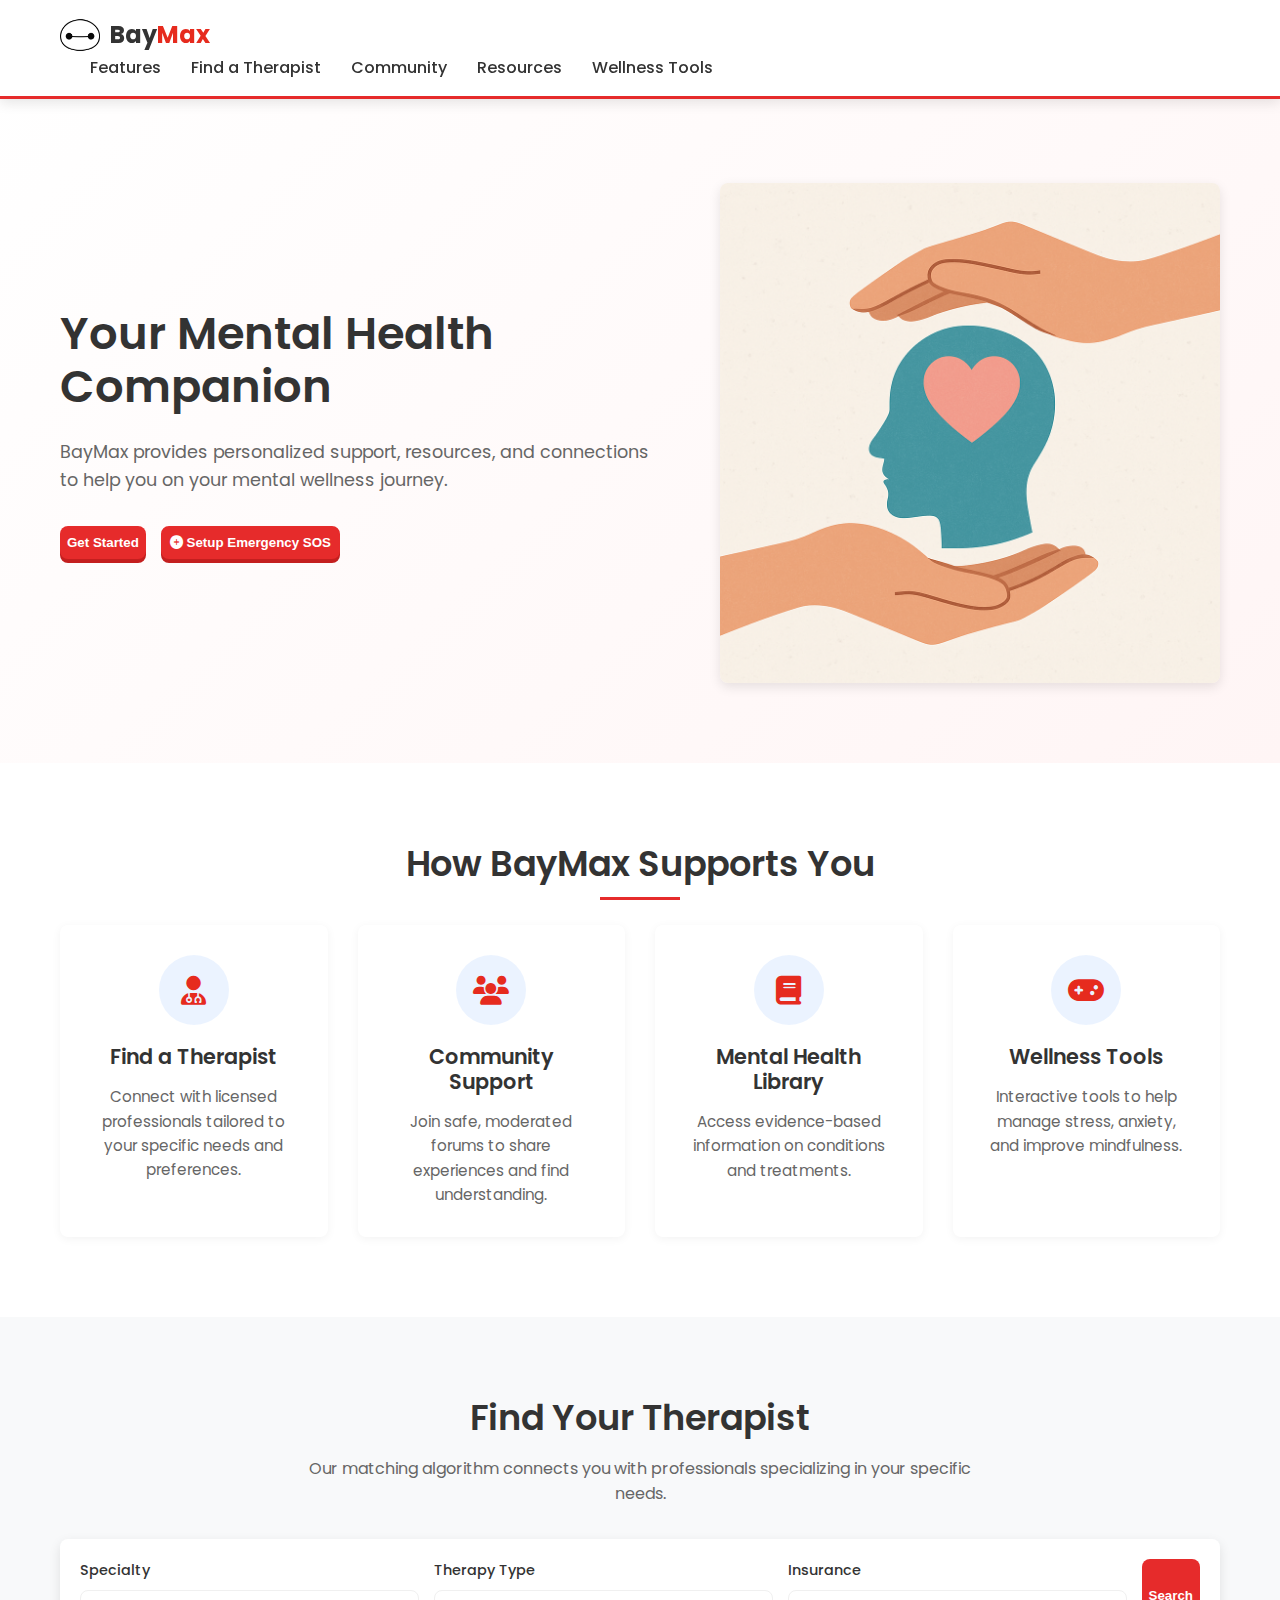
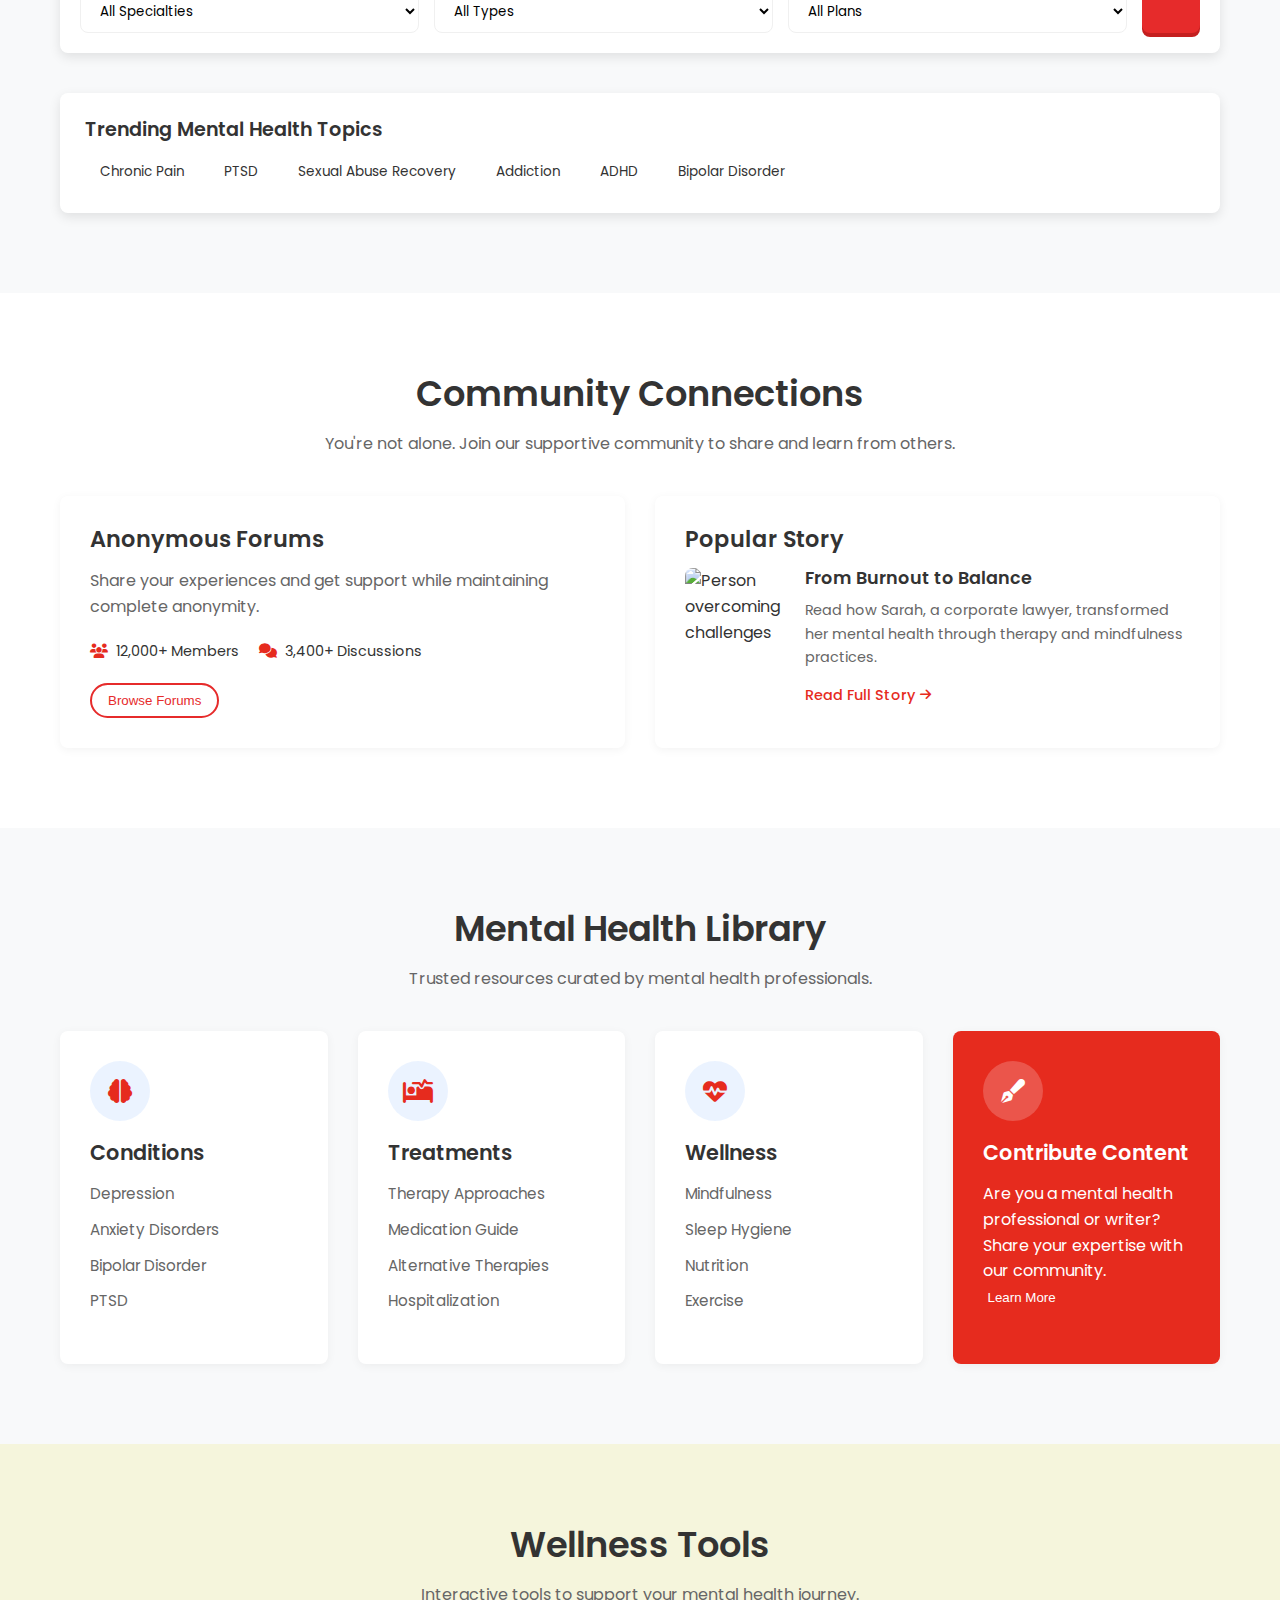
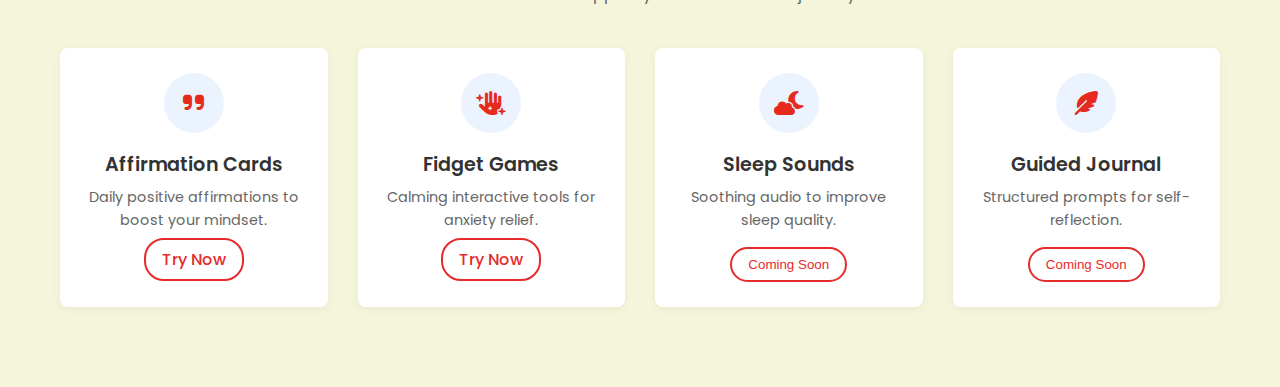
==== commit e2e0df8e: "Update index.html" ====
--- a/index.html
+++ b/index.html
@@ -55,10 +55,6 @@
                     <li><a href="#library">Resources</a></li>
                     <li><a href="#wellness">Wellness Tools</a></li>
                 </ul>
-                <div class="auth-buttons">
-                    <button class="btn-login">Login</button>
-                    <button class="btn-signup">Sign Up</button>
-                </div>
                 <div class="mobile-menu-btn">
                     <i class="fas fa-bars"></i>
                 </div>
--- a/style.css
+++ b/style.css
@@ -73,13 +73,18 @@
 
 .btn-primary {
     background-color: var(--primary-red);
-    border: 2px solid var(--primary-red);
-    color: white;
+    color: white;
+    font-weight: 600;
+    box-shadow: 0 4px 0 var(--dark-red);
+    position: relative;
+    padding: 7px;
+    border-radius: var(--border-radius);
+    border: var(--primary-color);
 }
 
 .btn-primary:hover {
-    background-color: var(--primary-dark);
-    transform: translateY(-2px);
+    transform: translateY(2px);
+    box-shadow: 0 2px 0 var(--dark-red);
 }
 
 .btn-secondary {
@@ -93,16 +98,38 @@
     color: white;
     transform: translateY(-2px);
 }
-
-.btn-outline {
+.btn-outline{
     background-color: transparent;
-    border: 1px solid var(--primary-color);
-    color: var(--primary-color);
-}
+    border: 2px solid var(--primary-red);
+    color: var(--primary-red);
+    padding: 8px 16px;
+    border-radius: 20px;
+    font-weight: 500;
+    cursor: pointer;
+    transition: all 0.3s ease;
+}
+
+.btn-outline2{
+    background: var(--primary-color);
+    padding: 5px;
+    color: white;
+    border: none;
+}
+
+.btn-outline2:hover{
+    background: white;
+    padding: 5px;
+    color: var(--primary-color);
+    border-radius: var(--border-radius);
+    border: white;
+    margin-top: 5px;
+}
+
 
 .btn-outline:hover {
     background-color: var(--primary-color);
     color: white;
+    border-radius:  var(--border-radius);;
 }
 
 .btn-login {
@@ -577,7 +604,7 @@
 /* Wellness Tools Section */
 .wellness {
     padding: 80px 0;
-    background-color: white;
+    background-color: beige;
 }
 
 .tools-grid {
@@ -1006,6 +1033,8 @@
     font-weight: 600;
     box-shadow: 0 4px 0 var(--dark-red);
     position: relative;
+    padding: 7px;
+    border-radius: var(--border-radius);
 }
 
 #sosBtn:hover {
@@ -1043,3 +1072,53 @@
     height: 5px;
     background-color: var(--primary-red);
 }
+
+.affirmation-section {
+    padding: 80px 0;
+    background-color: beige;
+}
+
+.affirmation-card {
+    transition: all 0.3s ease;
+    background-color: beige;
+}
+
+.affirmation-card:hover {
+    transform: translateY(-5px);
+    box-shadow: 0 12px 25px rgba(230, 43, 43, 0.15);
+}
+
+.saved-affirmations {
+    margin-top: 50px;
+    background-color: white;
+    padding: 30px;
+    border-radius: 12px;
+}
+
+.saved-item {
+    display: flex;
+    justify-content: space-between;
+    align-items: center;
+    padding: 15px;
+    border-bottom: 1px solid #eee;
+}
+
+.saved-item p {
+    margin: 0;
+    flex-grow: 1;
+    text-align: left;
+    padding-right: 20px;
+}
+
+.delete-btn {
+    background: none;
+    border: none;
+    color: #e62b2b;
+    cursor: pointer;
+    font-size: 1rem;
+}
+
+.category-buttons .active {
+    background-color: #e62b2b;
+    color: white;
+}
